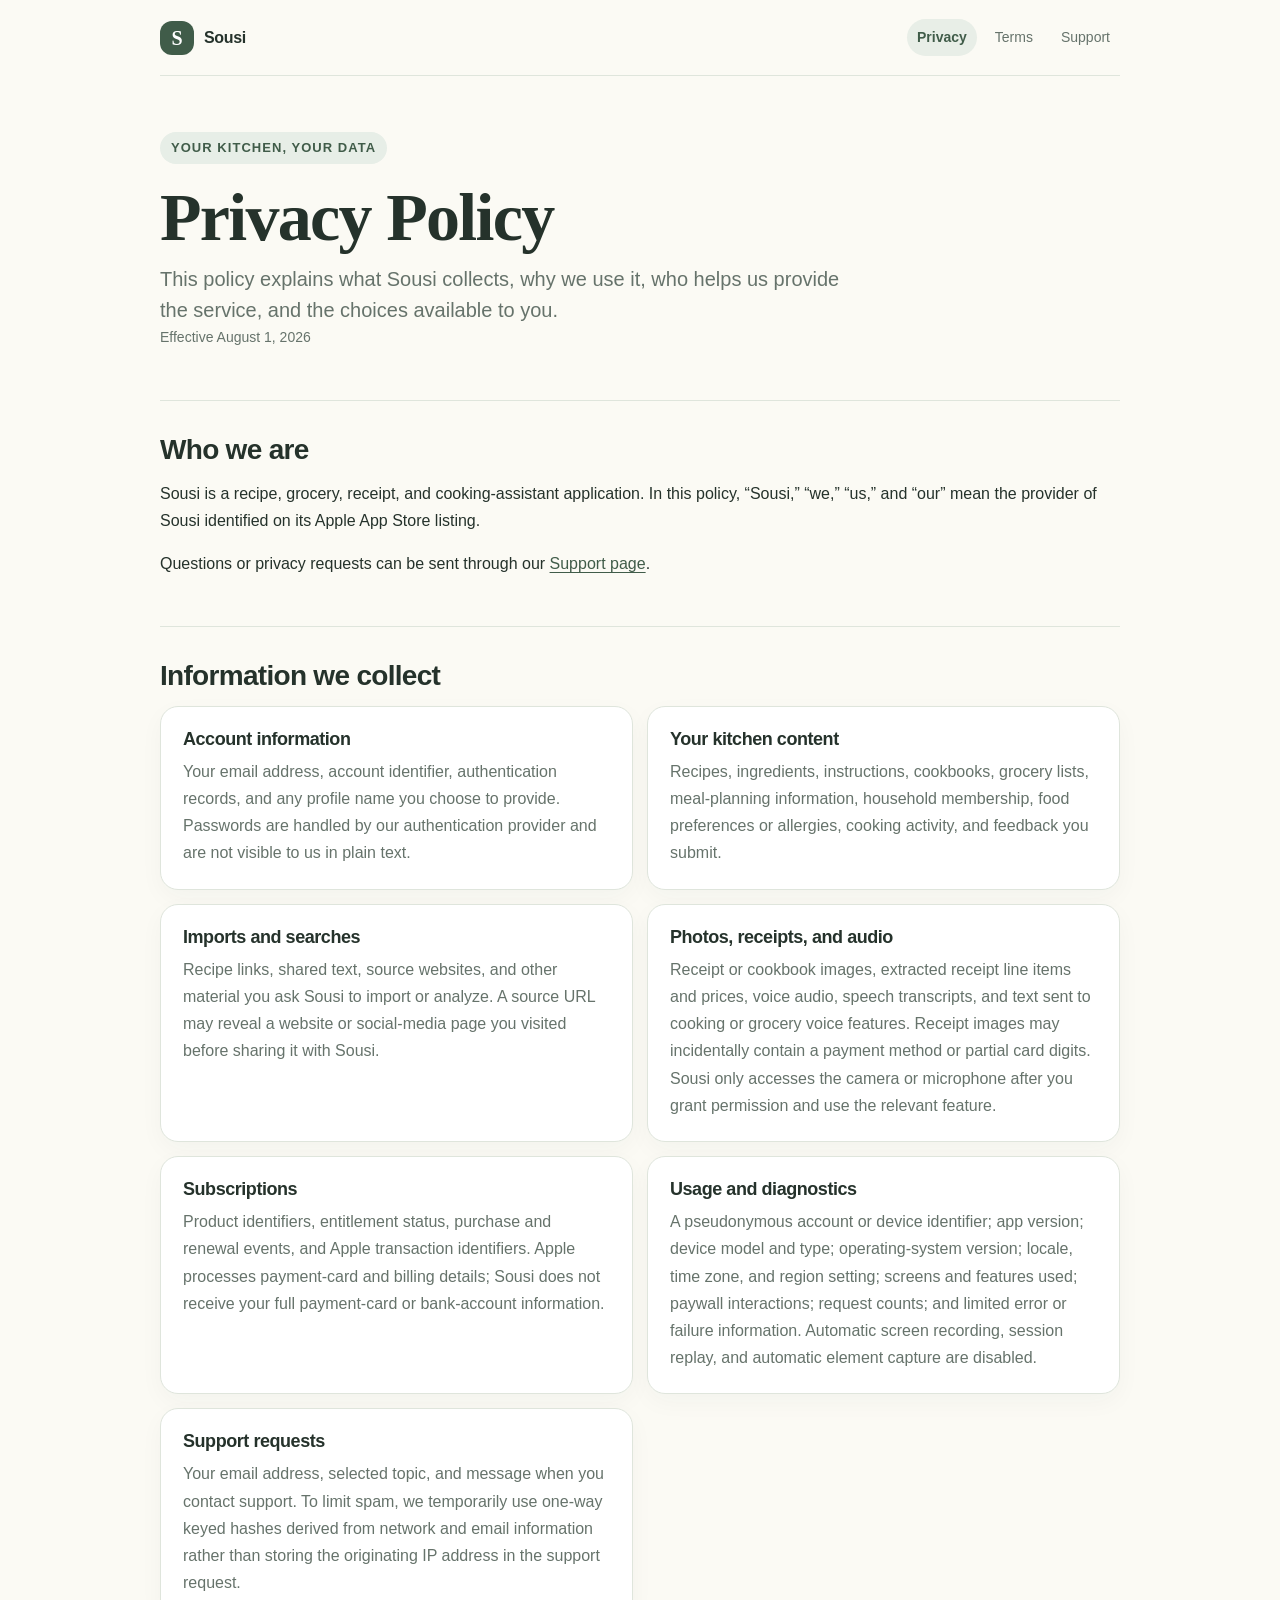
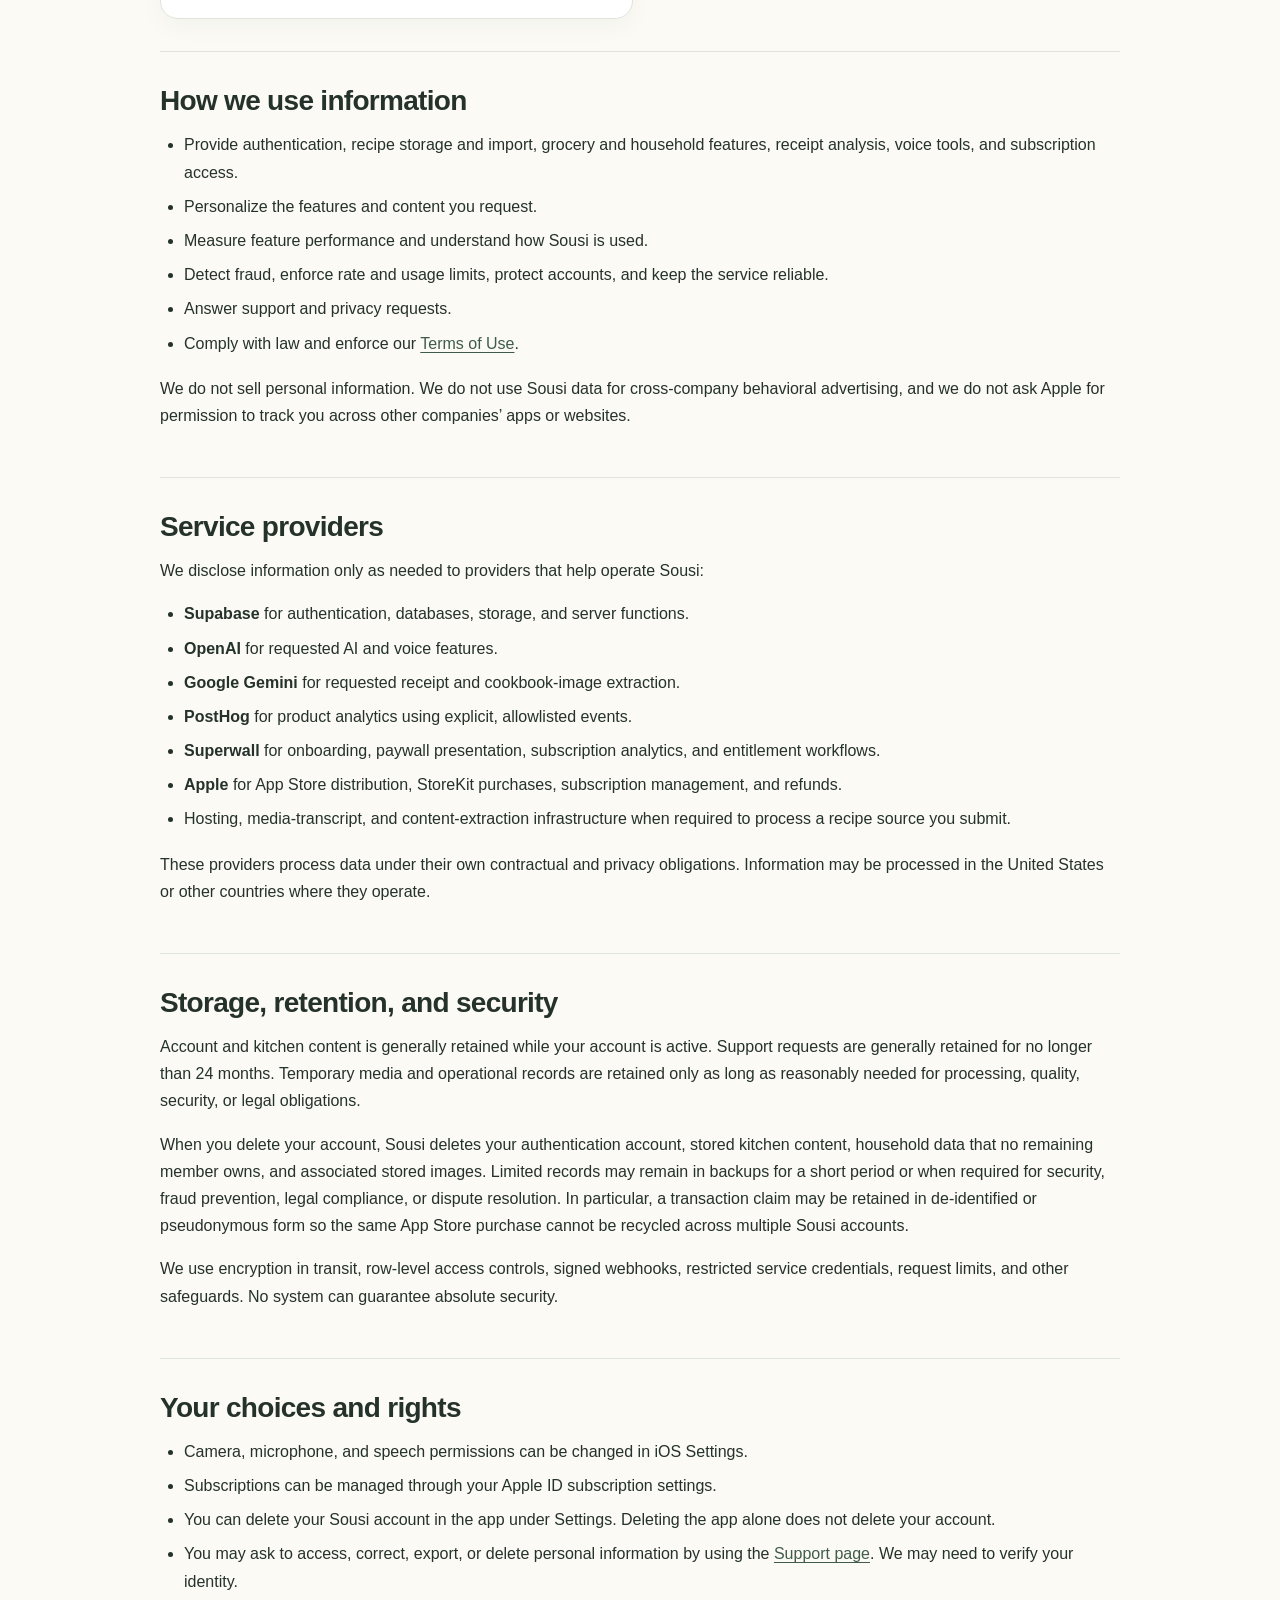
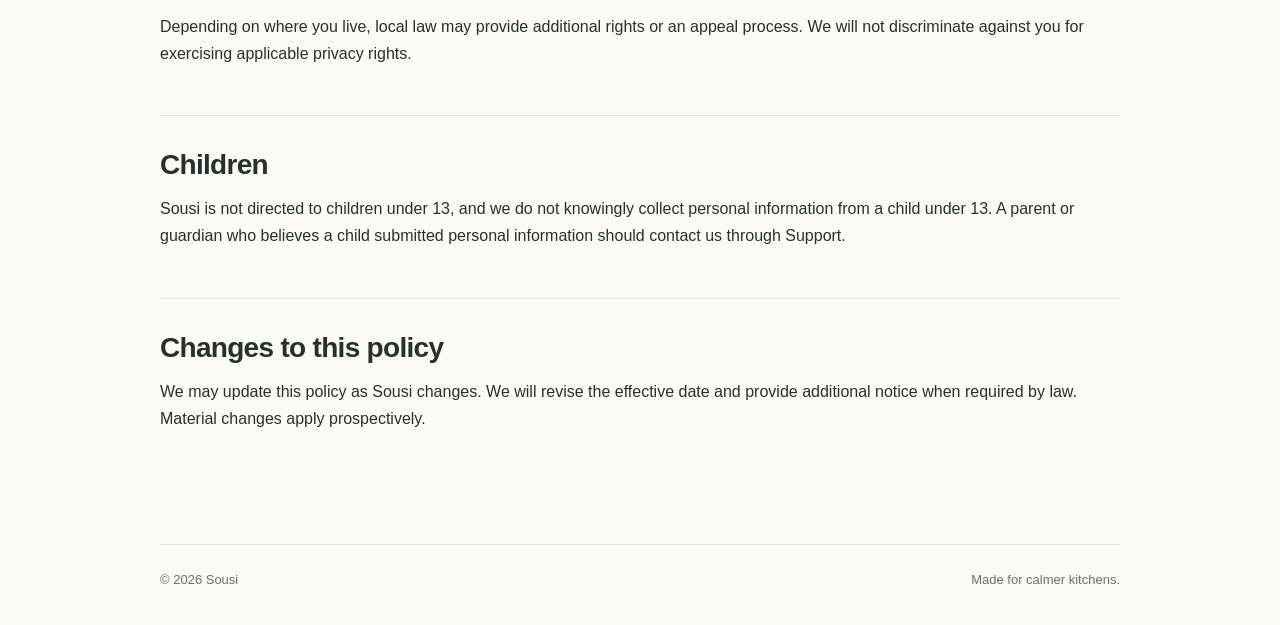
==== privacy/index.html @ c7bc6e37 "Publish Sousi legal and support pages" ====
<!doctype html>
<html lang="en">
<head>
  <meta charset="utf-8">
  <meta name="viewport" content="width=device-width, initial-scale=1">
  <meta http-equiv="Content-Security-Policy" content="default-src 'none'; style-src 'unsafe-inline'; img-src 'self' data:; form-action 'self' https://dvqsbrbshnxcxynswjrh.supabase.co; base-uri 'none'; frame-ancestors 'none'">
  <meta name="color-scheme" content="light dark">
  <meta name="description" content="Privacy Policy for the Sousi recipe and cooking app.">
  <title>Privacy Policy · Sousi</title>
  <style>
    :root { color-scheme: light; --ink:#25322b; --muted:#66736b; --paper:#fbfaf4; --surface:#ffffff; --line:#dfe5dc; --sage:#67806d; --sage-dark:#405c49; --peach:#f1d8c8; --error:#8b2f2f; --success:#32633e; }
    * { box-sizing:border-box; }
    html { scroll-behavior:smooth; }
    body { margin:0; background:var(--paper); color:var(--ink); font:16px/1.7 -apple-system,BlinkMacSystemFont,"Segoe UI",sans-serif; }
    nav, main, footer { width:min(960px, calc(100% - 40px)); margin-inline:auto; }
    nav { min-height:76px; display:flex; align-items:center; justify-content:space-between; gap:24px; border-bottom:1px solid var(--line); }
    nav a { color:var(--ink); text-decoration:none; }
    .brand { display:flex; align-items:center; gap:10px; font-weight:750; letter-spacing:-.02em; }
    .brand span { display:grid; place-items:center; width:34px; height:34px; border-radius:12px; background:var(--sage-dark); color:white; font-family:Georgia,serif; font-size:20px; }
    .nav-links { display:flex; gap:8px; }
    .nav-links a { padding:7px 10px; border-radius:999px; color:var(--muted); font-size:14px; }
    .nav-links a[aria-current="page"] { color:var(--sage-dark); background:#e8eee7; font-weight:650; }
    main { padding:56px 0 64px; }
    .hero { max-width:760px; padding:0 0 34px; }
    .eyebrow { display:inline-block; color:var(--sage-dark); background:#e7eee7; border-radius:999px; padding:5px 11px; font-size:13px; font-weight:700; text-transform:uppercase; letter-spacing:.08em; }
    h1, h2, h3 { line-height:1.18; letter-spacing:-.025em; }
    h1 { margin:18px 0 12px; font:700 clamp(42px,8vw,68px)/1.03 Georgia,serif; }
    h2 { margin:0 0 14px; font-size:28px; }
    h3 { margin:0 0 8px; font-size:18px; }
    .lede { max-width:700px; margin:0; color:var(--muted); font-size:20px; line-height:1.55; }
    .updated, .small { color:var(--muted); font-size:14px; }
    section { padding:32px 0; border-top:1px solid var(--line); }
    p { margin:0 0 16px; }
    ul { padding-left:24px; margin:10px 0 18px; }
    li { margin:7px 0; }
    a { color:var(--sage-dark); text-underline-offset:3px; }
    .cards { display:grid; grid-template-columns:repeat(2,minmax(0,1fr)); gap:14px; }
    .card { padding:22px; background:var(--surface); border:1px solid var(--line); border-radius:18px; box-shadow:0 8px 24px rgba(37,50,43,.035); }
    .card p { margin:0; color:var(--muted); }
    .support-grid { display:grid; grid-template-columns:minmax(0,.85fr) minmax(0,1.15fr); gap:38px; align-items:start; }
    form { padding:24px; border-radius:20px; background:var(--surface); border:1px solid var(--line); box-shadow:0 12px 34px rgba(37,50,43,.06); }
    label { display:block; margin:0 0 6px; font-size:14px; font-weight:700; }
    input, select, textarea { width:100%; margin:0 0 18px; padding:12px 13px; border:1px solid #bdc8be; border-radius:11px; background:var(--surface); color:var(--ink); font:inherit; }
    textarea { resize:vertical; min-height:150px; }
    input:focus, select:focus, textarea:focus { outline:3px solid #cfdccf; border-color:var(--sage-dark); }
    button { width:100%; border:0; border-radius:12px; padding:14px 18px; background:var(--sage-dark); color:#fff; font:700 16px/1.2 inherit; cursor:pointer; }
    button:hover { background:#2f4938; }
    .notice { margin:0 0 26px; padding:16px 18px; border-radius:14px; border:1px solid; }
    .success { color:var(--success); background:#edf7ef; border-color:#b9d6bf; }
    .error { color:var(--error); background:#fff0ef; border-color:#e3b8b4; }
    code { padding:2px 5px; border-radius:5px; background:rgba(0,0,0,.06); }
    .trap { position:absolute; left:-10000px; width:1px; height:1px; overflow:hidden; }
    footer { display:flex; justify-content:space-between; gap:16px; padding:24px 0 34px; border-top:1px solid var(--line); color:var(--muted); font-size:13px; }
    @media (max-width:720px) { nav { align-items:flex-start; padding:18px 0; flex-direction:column; gap:12px; } main { padding-top:38px; } .cards, .support-grid { grid-template-columns:1fr; } .nav-links { width:100%; justify-content:space-between; } .nav-links a { padding-inline:8px; } footer { flex-direction:column; } }
    @media (prefers-color-scheme:dark) { :root { color-scheme:dark; --ink:#eef3ed; --muted:#aeb9b0; --paper:#172019; --surface:#202b23; --line:#354138; --sage-dark:#b5cfb9; --success:#b9e0bf; --error:#ffc0b9; } .brand span, button { background:#8baa91; color:#122017; } .eyebrow, .nav-links a[aria-current="page"] { background:#293b2d; } input,select,textarea { border-color:#526057; } code { background:rgba(255,255,255,.08); } .success { background:#203526; border-color:#426a4b; } .error { background:#402321; border-color:#74413d; } }
  </style>
</head>
<body>
  <nav aria-label="Legal and support">
    <a class="brand" href="https://winter-frost-88.github.io/sousi-legal/privacy" aria-label="Sousi home"><span aria-hidden="true">S</span> Sousi</a>
    <div class="nav-links">
      <a href="https://winter-frost-88.github.io/sousi-legal/privacy" aria-current="page">Privacy</a>
      <a href="https://winter-frost-88.github.io/sousi-legal/terms">Terms</a>
      <a href="https://winter-frost-88.github.io/sousi-legal/support">Support</a>
    </div>
  </nav>
  <main>
      <header class="hero">
        <span class="eyebrow">Your kitchen, your data</span>
        <h1>Privacy Policy</h1>
        <p class="lede">This policy explains what Sousi collects, why we use it, who helps us provide the service, and the choices available to you.</p>
        <p class="updated">Effective August 1, 2026</p>
      </header>

      <section>
        <h2>Who we are</h2>
        <p>Sousi is a recipe, grocery, receipt, and cooking-assistant application. In this policy, “Sousi,” “we,” “us,” and “our” mean the provider of Sousi identified on its Apple App Store listing.</p>
        <p>Questions or privacy requests can be sent through our <a href="https://winter-frost-88.github.io/sousi-legal/support">Support page</a>.</p>
      </section>

      <section>
        <h2>Information we collect</h2>
        <div class="cards">
          <article class="card">
            <h3>Account information</h3>
            <p>Your email address, account identifier, authentication records, and any profile name you choose to provide. Passwords are handled by our authentication provider and are not visible to us in plain text.</p>
          </article>
          <article class="card">
            <h3>Your kitchen content</h3>
            <p>Recipes, ingredients, instructions, cookbooks, grocery lists, meal-planning information, household membership, food preferences or allergies, cooking activity, and feedback you submit.</p>
          </article>
          <article class="card">
            <h3>Imports and searches</h3>
            <p>Recipe links, shared text, source websites, and other material you ask Sousi to import or analyze. A source URL may reveal a website or social-media page you visited before sharing it with Sousi.</p>
          </article>
          <article class="card">
            <h3>Photos, receipts, and audio</h3>
            <p>Receipt or cookbook images, extracted receipt line items and prices, voice audio, speech transcripts, and text sent to cooking or grocery voice features. Receipt images may incidentally contain a payment method or partial card digits. Sousi only accesses the camera or microphone after you grant permission and use the relevant feature.</p>
          </article>
          <article class="card">
            <h3>Subscriptions</h3>
            <p>Product identifiers, entitlement status, purchase and renewal events, and Apple transaction identifiers. Apple processes payment-card and billing details; Sousi does not receive your full payment-card or bank-account information.</p>
          </article>
          <article class="card">
            <h3>Usage and diagnostics</h3>
            <p>A pseudonymous account or device identifier; app version; device model and type; operating-system version; locale, time zone, and region setting; screens and features used; paywall interactions; request counts; and limited error or failure information. Automatic screen recording, session replay, and automatic element capture are disabled.</p>
          </article>
          <article class="card">
            <h3>Support requests</h3>
            <p>Your email address, selected topic, and message when you contact support. To limit spam, we temporarily use one-way keyed hashes derived from network and email information rather than storing the originating IP address in the support request.</p>
          </article>
        </div>
      </section>

      <section>
        <h2>How we use information</h2>
        <ul>
          <li>Provide authentication, recipe storage and import, grocery and household features, receipt analysis, voice tools, and subscription access.</li>
          <li>Personalize the features and content you request.</li>
          <li>Measure feature performance and understand how Sousi is used.</li>
          <li>Detect fraud, enforce rate and usage limits, protect accounts, and keep the service reliable.</li>
          <li>Answer support and privacy requests.</li>
          <li>Comply with law and enforce our <a href="https://winter-frost-88.github.io/sousi-legal/terms">Terms of Use</a>.</li>
        </ul>
        <p>We do not sell personal information. We do not use Sousi data for cross-company behavioral advertising, and we do not ask Apple for permission to track you across other companies’ apps or websites.</p>
      </section>

      <section>
        <h2>Service providers</h2>
        <p>We disclose information only as needed to providers that help operate Sousi:</p>
        <ul>
          <li><strong>Supabase</strong> for authentication, databases, storage, and server functions.</li>
          <li><strong>OpenAI</strong> for requested AI and voice features.</li>
          <li><strong>Google Gemini</strong> for requested receipt and cookbook-image extraction.</li>
          <li><strong>PostHog</strong> for product analytics using explicit, allowlisted events.</li>
          <li><strong>Superwall</strong> for onboarding, paywall presentation, subscription analytics, and entitlement workflows.</li>
          <li><strong>Apple</strong> for App Store distribution, StoreKit purchases, subscription management, and refunds.</li>
          <li>Hosting, media-transcript, and content-extraction infrastructure when required to process a recipe source you submit.</li>
        </ul>
        <p>These providers process data under their own contractual and privacy obligations. Information may be processed in the United States or other countries where they operate.</p>
      </section>

      <section>
        <h2>Storage, retention, and security</h2>
        <p>Account and kitchen content is generally retained while your account is active. Support requests are generally retained for no longer than 24 months. Temporary media and operational records are retained only as long as reasonably needed for processing, quality, security, or legal obligations.</p>
        <p>When you delete your account, Sousi deletes your authentication account, stored kitchen content, household data that no remaining member owns, and associated stored images. Limited records may remain in backups for a short period or when required for security, fraud prevention, legal compliance, or dispute resolution. In particular, a transaction claim may be retained in de-identified or pseudonymous form so the same App Store purchase cannot be recycled across multiple Sousi accounts.</p>
        <p>We use encryption in transit, row-level access controls, signed webhooks, restricted service credentials, request limits, and other safeguards. No system can guarantee absolute security.</p>
      </section>

      <section id="choices">
        <h2>Your choices and rights</h2>
        <ul>
          <li>Camera, microphone, and speech permissions can be changed in iOS Settings.</li>
          <li>Subscriptions can be managed through your Apple ID subscription settings.</li>
          <li>You can delete your Sousi account in the app under Settings. Deleting the app alone does not delete your account.</li>
          <li>You may ask to access, correct, export, or delete personal information by using the <a href="https://winter-frost-88.github.io/sousi-legal/support?topic=privacy">Support page</a>. We may need to verify your identity.</li>
        </ul>
        <p>Depending on where you live, local law may provide additional rights or an appeal process. We will not discriminate against you for exercising applicable privacy rights.</p>
      </section>

      <section>
        <h2>Children</h2>
        <p>Sousi is not directed to children under 13, and we do not knowingly collect personal information from a child under 13. A parent or guardian who believes a child submitted personal information should contact us through Support.</p>
      </section>

      <section>
        <h2>Changes to this policy</h2>
        <p>We may update this policy as Sousi changes. We will revise the effective date and provide additional notice when required by law. Material changes apply prospectively.</p>
      </section>
    </main>
  <footer>
    <span>© 2026 Sousi</span>
    <span>Made for calmer kitchens.</span>
  </footer>
</body>
</html>
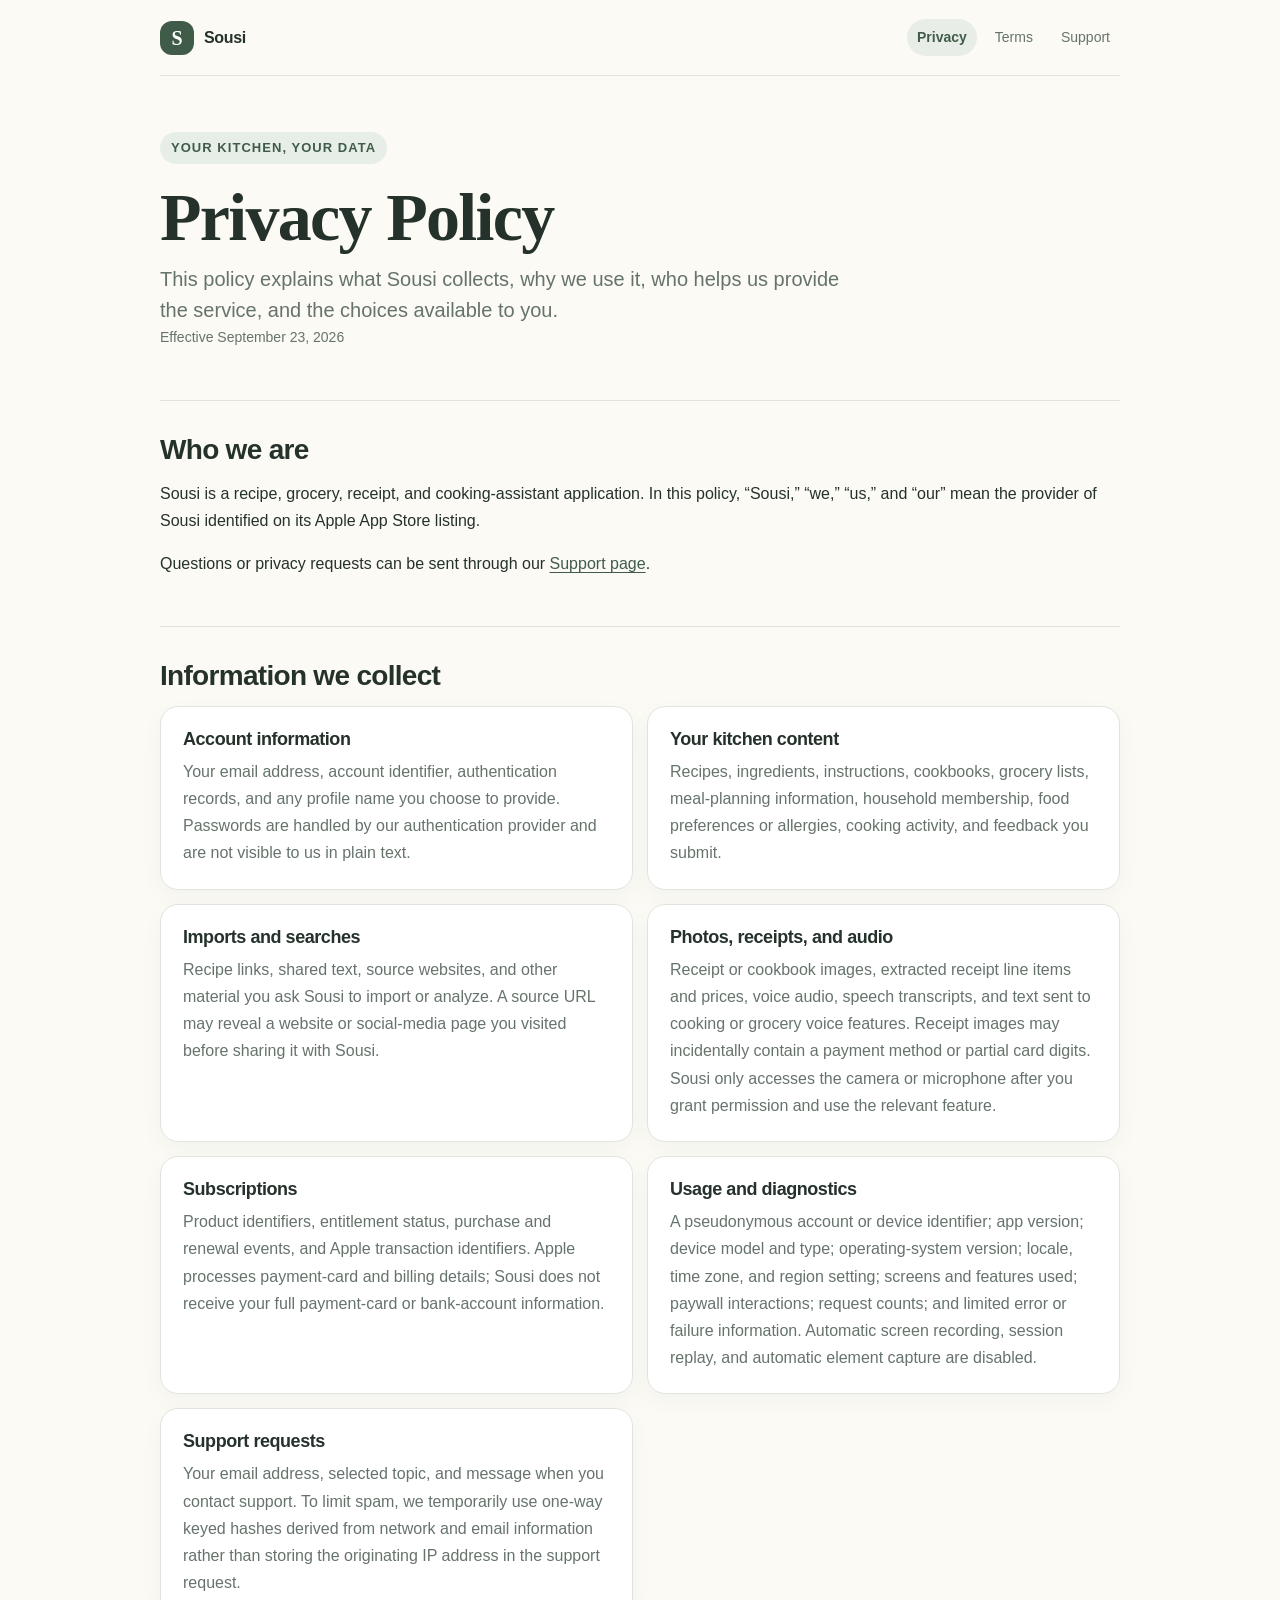
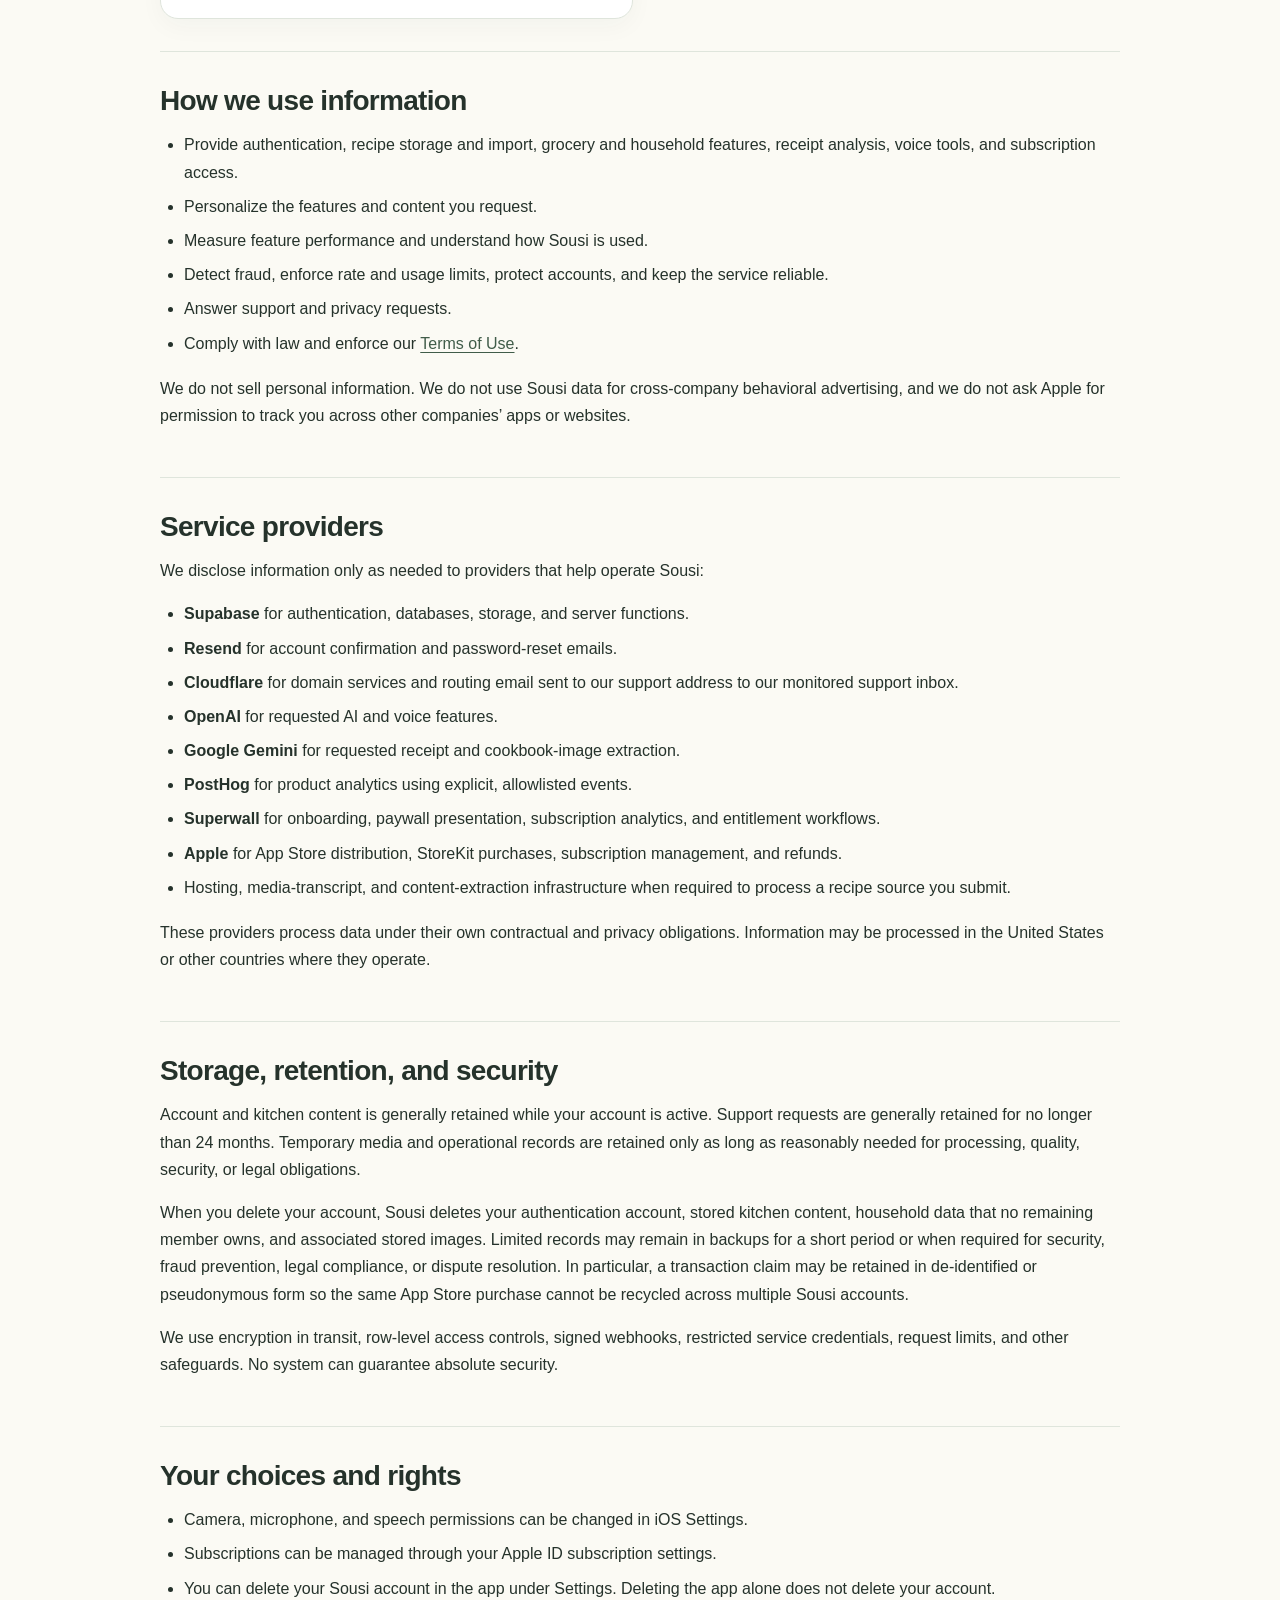
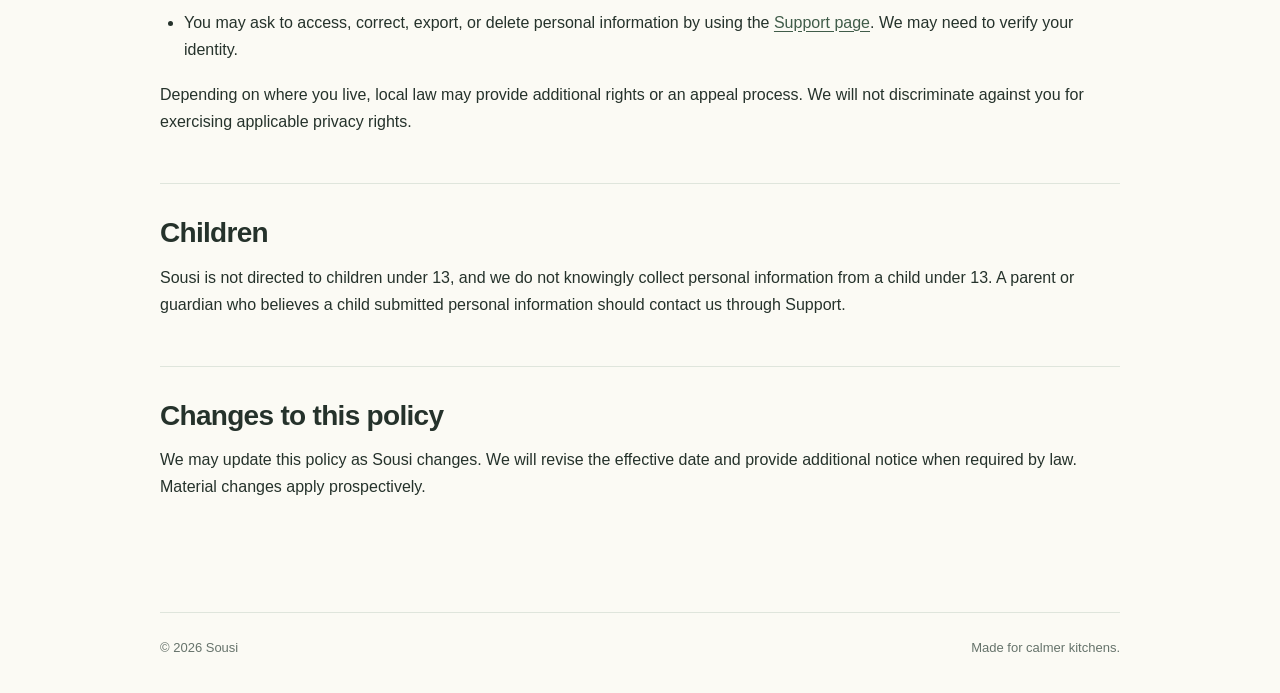
==== commit fd27b411: "Disclose authentication email delivery and add Sousi support email" ====
--- a/privacy/index.html
+++ b/privacy/index.html
@@ -69,7 +69,7 @@
         <span class="eyebrow">Your kitchen, your data</span>
         <h1>Privacy Policy</h1>
         <p class="lede">This policy explains what Sousi collects, why we use it, who helps us provide the service, and the choices available to you.</p>
-        <p class="updated">Effective August 1, 2026</p>
+        <p class="updated">Effective September 23, 2026</p>
       </header>
 
       <section>
@@ -130,6 +130,8 @@
         <p>We disclose information only as needed to providers that help operate Sousi:</p>
         <ul>
           <li><strong>Supabase</strong> for authentication, databases, storage, and server functions.</li>
+          <li><strong>Resend</strong> for account confirmation and password-reset emails.</li>
+          <li><strong>Cloudflare</strong> for domain services and routing email sent to our support address to our monitored support inbox.</li>
           <li><strong>OpenAI</strong> for requested AI and voice features.</li>
           <li><strong>Google Gemini</strong> for requested receipt and cookbook-image extraction.</li>
           <li><strong>PostHog</strong> for product analytics using explicit, allowlisted events.</li>
